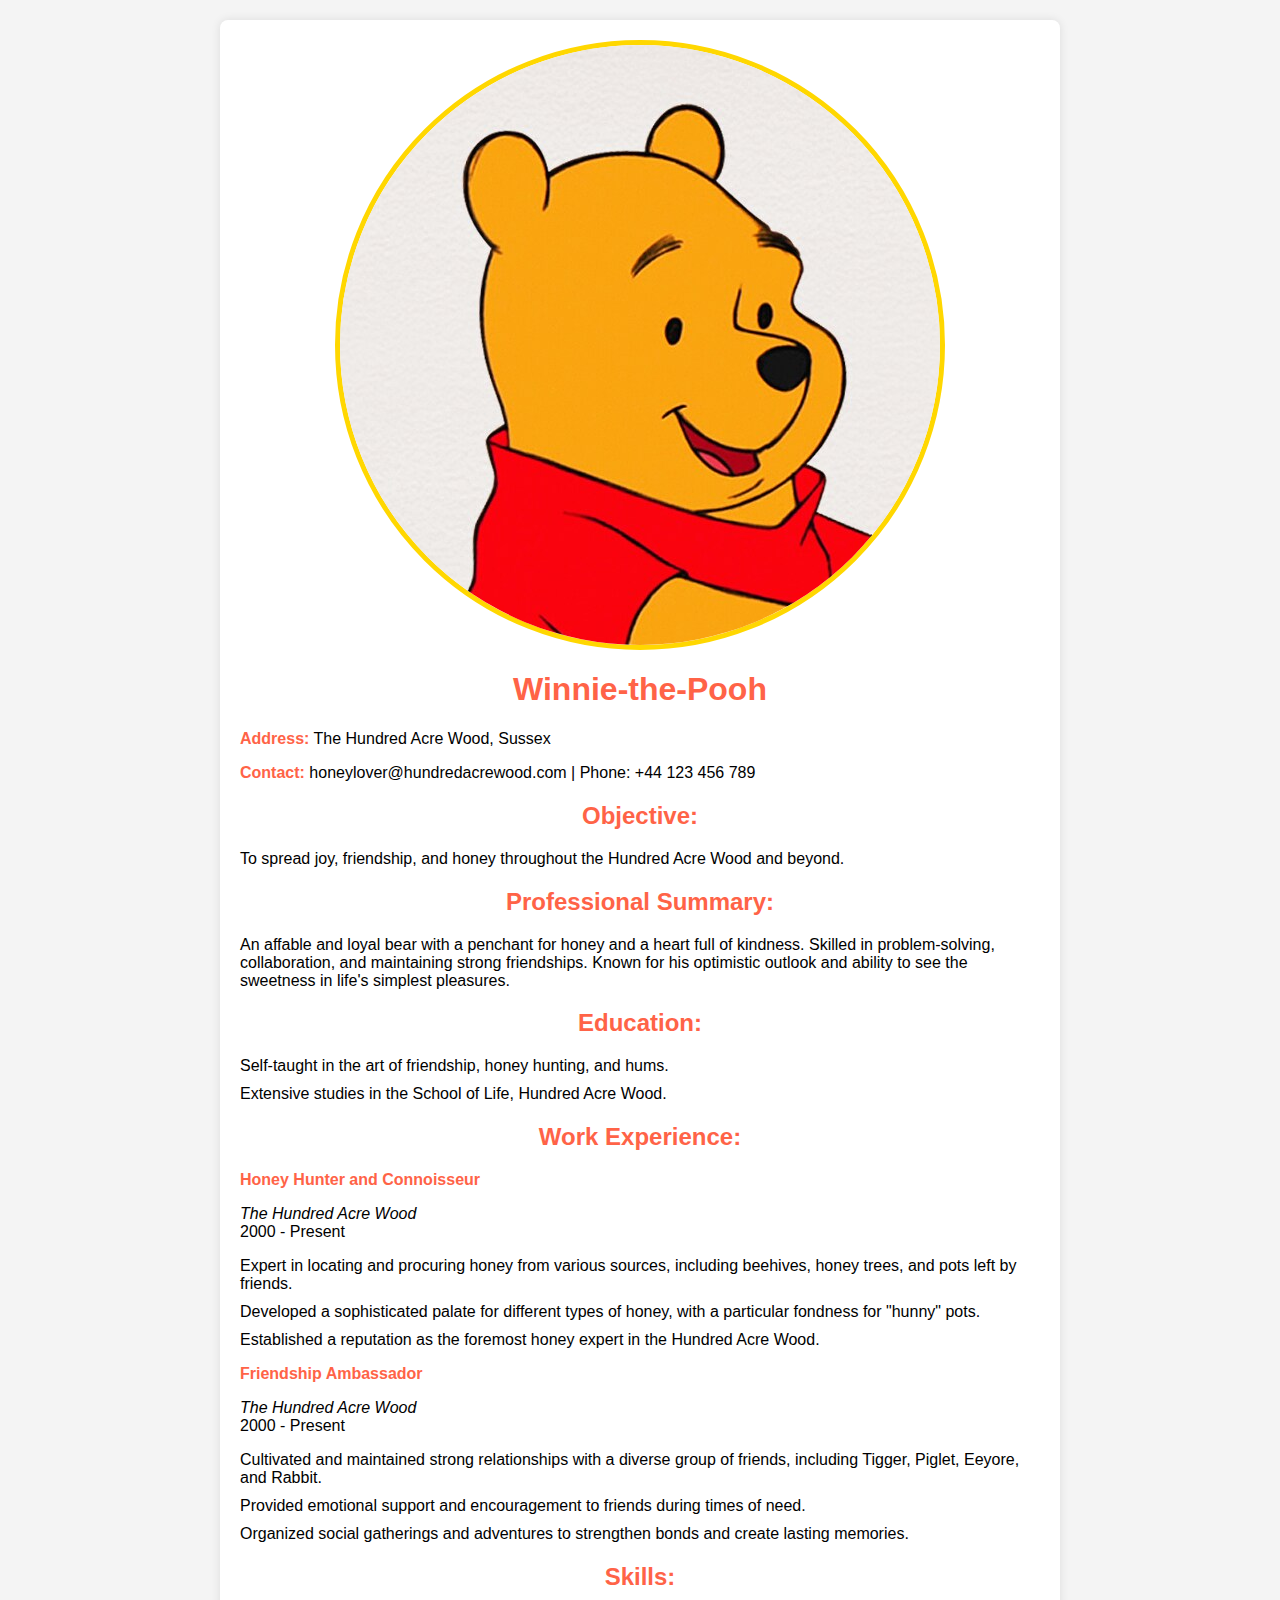
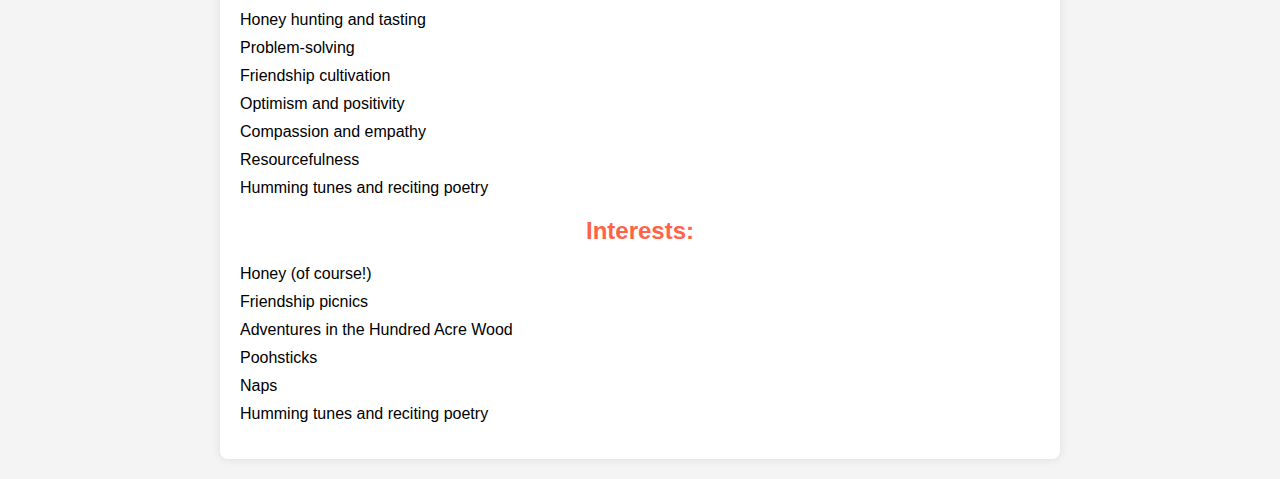
==== Lesson4HM/index.html @ 2cba0a04 "CV added" ====
<!DOCTYPE html>
<html lang="en">
<head>
    <meta charset="UTF-8">
    <meta name="viewport" content="width=device-width, initial-scale=1.0">
    <title>Winnie-the-Pooh's CV</title>
    <style>
        body {
            font-family: Arial, sans-serif;
            margin: 0;
            padding: 0;
            background-color: #f4f4f4;
        }
        .page_wrapper {
            max-width: 800px;
            margin: 20px auto;
            padding: 20px;
            background-color: #fff;
            border-radius: 8px;
            box-shadow: 0 0 10px rgba(0, 0, 0, 0.1);
        }
        img {
            max-width: 100%;
            height: auto;
            display: block;
            margin: 0 auto;
        }
        h1, h2 {
            text-align: center;
        }
        ul {
            list-style-type: none;
            padding: 0;
        }
        li {
            margin-bottom: 10px;
        }
    </style>
</head>
<body>
    <div class="page_wrapper">
        <img src="../Lesson4HM/WinniePooh.jpeg" alt="Winnie-the-Pooh" style="border: 5px solid #FFD700; border-radius: 50%;">
        <h1 style="color: #FF6347;">Winnie-the-Pooh</h1>
        <p><strong style="color: #FF6347;">Address:</strong> The Hundred Acre Wood, Sussex</p>
        <p><strong style="color: #FF6347;">Contact:</strong> honeylover@hundredacrewood.com | Phone: +44 123 456 789</p>
        <h2 style="color: #FF6347;">Objective:</h2>
        <p>To spread joy, friendship, and honey throughout the Hundred Acre Wood and beyond.</p>
        <h2 style="color: #FF6347;">Professional Summary:</h2>
        <p>An affable and loyal bear with a penchant for honey and a heart full of kindness. Skilled in problem-solving, collaboration, and maintaining strong friendships. Known for his optimistic outlook and ability to see the sweetness in life's simplest pleasures.</p>
        <h2 style="color: #FF6347;">Education:</h2>
        <ul>
            <li>Self-taught in the art of friendship, honey hunting, and hums.</li>
            <li>Extensive studies in the School of Life, Hundred Acre Wood.</li>
        </ul>
        <h2 style="color: #FF6347;">Work Experience:</h2>
        <p><strong style="color: #FF6347;">Honey Hunter and Connoisseur</strong></p>
        <p><em>The Hundred Acre Wood</em><br>2000 - Present</p>
        <ul>
            <li>Expert in locating and procuring honey from various sources, including beehives, honey trees, and pots left by friends.</li>
            <li>Developed a sophisticated palate for different types of honey, with a particular fondness for "hunny" pots.</li>
            <li>Established a reputation as the foremost honey expert in the Hundred Acre Wood.</li>
        </ul>
        <p><strong style="color: #FF6347;">Friendship Ambassador</strong></p>
        <p><em>The Hundred Acre Wood</em><br>2000 - Present</p>
        <ul>
            <li>Cultivated and maintained strong relationships with a diverse group of friends, including Tigger, Piglet, Eeyore, and Rabbit.</li>
            <li>Provided emotional support and encouragement to friends during times of need.</li>
            <li>Organized social gatherings and adventures to strengthen bonds and create lasting memories.</li>
        </ul>
        <h2 style="color: #FF6347;">Skills:</h2>
        <ul>
            <li>Honey hunting and tasting</li>
            <li>Problem-solving</li>
            <li>Friendship cultivation</li>
            <li>Optimism and positivity</li>
            <li>Compassion and empathy</li>
            <li>Resourcefulness</li>
            <li>Humming tunes and reciting poetry</li>
        </ul>
        <h2 style="color: #FF6347;">Interests:</h2>
        <ul>
            <li>Honey (of course!)</li>
            <li>Friendship picnics</li>
            <li>Adventures in the Hundred Acre Wood</li>
            <li>Poohsticks</li>
            <li>Naps</li>
            <li>Humming tunes and reciting poetry</li>
        </ul>
    </div>
</body>
</html>
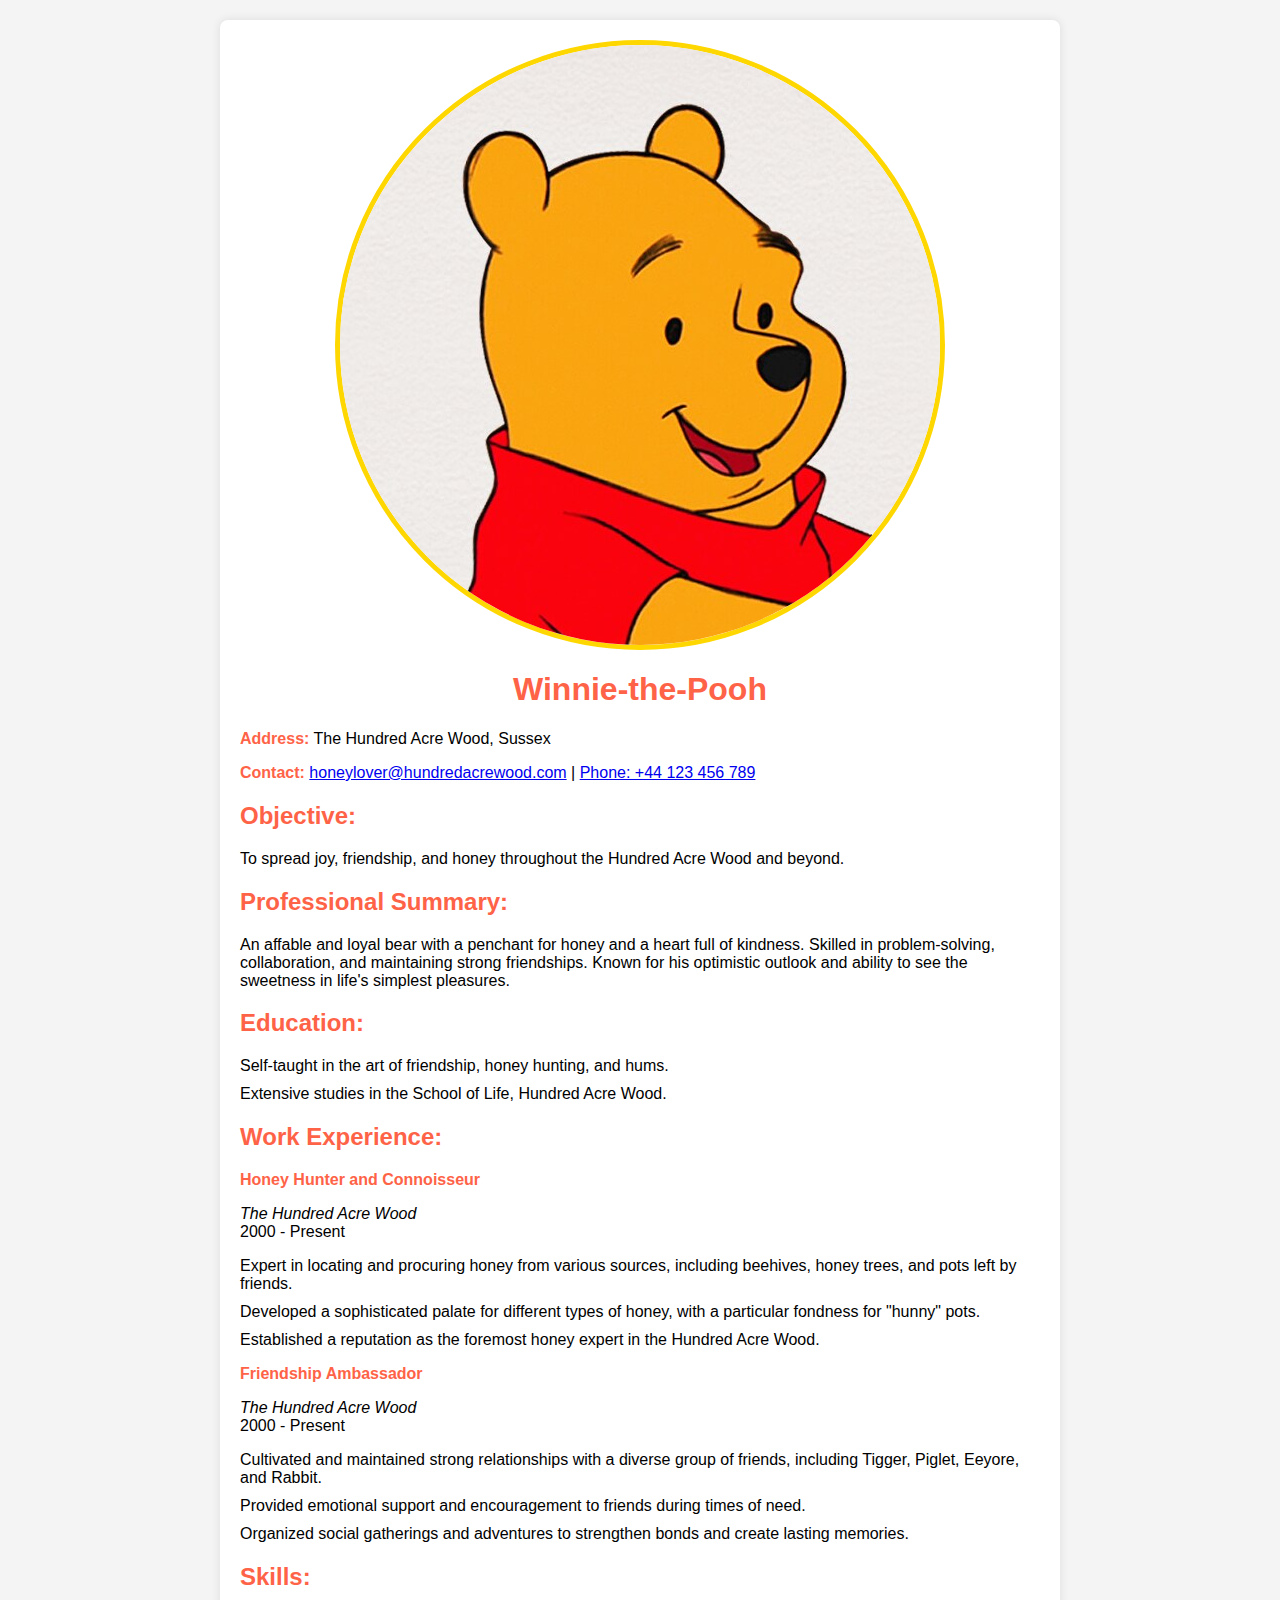
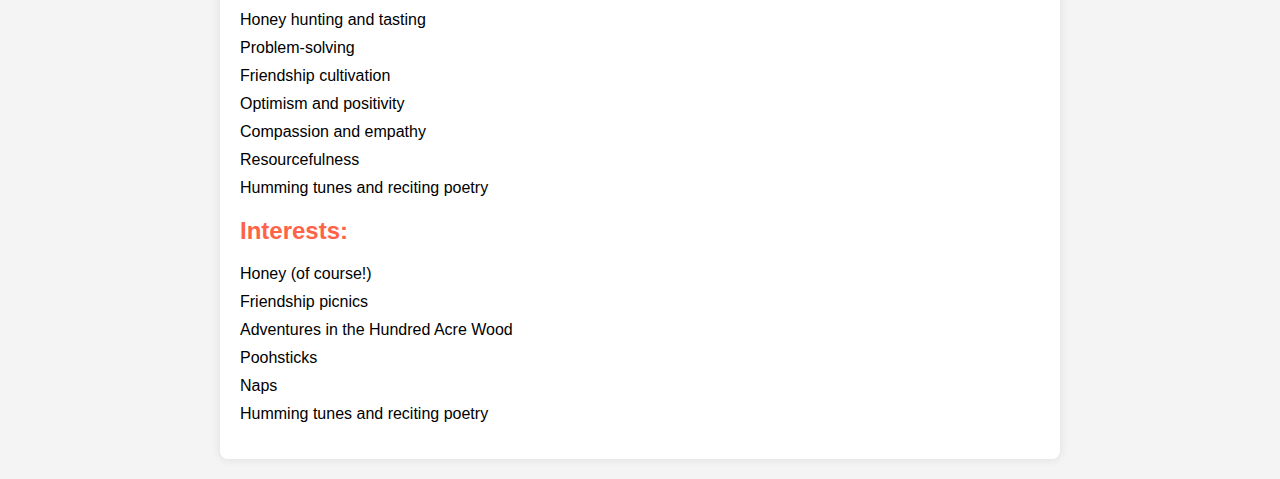
==== commit cd64f91c: "CV updated for CSS" ====
--- a/Lesson4HM/index.html
+++ b/Lesson4HM/index.html
@@ -11,7 +11,7 @@
             padding: 0;
             background-color: #f4f4f4;
         }
-        .page_wrapper {
+        .page-wrapper {
             max-width: 800px;
             margin: 20px auto;
             padding: 20px;
@@ -19,14 +19,28 @@
             border-radius: 8px;
             box-shadow: 0 0 10px rgba(0, 0, 0, 0.1);
         }
-        img {
+        .profile-image {
             max-width: 100%;
             height: auto;
             display: block;
             margin: 0 auto;
+            border: 5px solid #FFD700;
+            border-radius: 50%;
         }
-        h1, h2 {
+        .heading {
             text-align: center;
+            color: #FF6347;
+        }
+        .subheading {
+            color: #FF6347;
+        }
+        .contact-info {
+            font-weight: bold;
+            color: #FF6347;
+        }
+        .contact-info a {
+            color: inherit;
+            text-decoration: none;
         }
         ul {
             list-style-type: none;
@@ -38,54 +52,56 @@
     </style>
 </head>
 <body>
-    <div class="page_wrapper">
-        <img src="../Lesson4HM/WinniePooh.jpeg" alt="Winnie-the-Pooh" style="border: 5px solid #FFD700; border-radius: 50%;">
-        <h1 style="color: #FF6347;">Winnie-the-Pooh</h1>
-        <p><strong style="color: #FF6347;">Address:</strong> The Hundred Acre Wood, Sussex</p>
-        <p><strong style="color: #FF6347;">Contact:</strong> honeylover@hundredacrewood.com | Phone: +44 123 456 789</p>
-        <h2 style="color: #FF6347;">Objective:</h2>
-        <p>To spread joy, friendship, and honey throughout the Hundred Acre Wood and beyond.</p>
-        <h2 style="color: #FF6347;">Professional Summary:</h2>
-        <p>An affable and loyal bear with a penchant for honey and a heart full of kindness. Skilled in problem-solving, collaboration, and maintaining strong friendships. Known for his optimistic outlook and ability to see the sweetness in life's simplest pleasures.</p>
-        <h2 style="color: #FF6347;">Education:</h2>
-        <ul>
-            <li>Self-taught in the art of friendship, honey hunting, and hums.</li>
-            <li>Extensive studies in the School of Life, Hundred Acre Wood.</li>
-        </ul>
-        <h2 style="color: #FF6347;">Work Experience:</h2>
-        <p><strong style="color: #FF6347;">Honey Hunter and Connoisseur</strong></p>
-        <p><em>The Hundred Acre Wood</em><br>2000 - Present</p>
-        <ul>
-            <li>Expert in locating and procuring honey from various sources, including beehives, honey trees, and pots left by friends.</li>
-            <li>Developed a sophisticated palate for different types of honey, with a particular fondness for "hunny" pots.</li>
-            <li>Established a reputation as the foremost honey expert in the Hundred Acre Wood.</li>
-        </ul>
-        <p><strong style="color: #FF6347;">Friendship Ambassador</strong></p>
-        <p><em>The Hundred Acre Wood</em><br>2000 - Present</p>
-        <ul>
-            <li>Cultivated and maintained strong relationships with a diverse group of friends, including Tigger, Piglet, Eeyore, and Rabbit.</li>
-            <li>Provided emotional support and encouragement to friends during times of need.</li>
-            <li>Organized social gatherings and adventures to strengthen bonds and create lasting memories.</li>
-        </ul>
-        <h2 style="color: #FF6347;">Skills:</h2>
-        <ul>
-            <li>Honey hunting and tasting</li>
-            <li>Problem-solving</li>
-            <li>Friendship cultivation</li>
-            <li>Optimism and positivity</li>
-            <li>Compassion and empathy</li>
-            <li>Resourcefulness</li>
-            <li>Humming tunes and reciting poetry</li>
-        </ul>
-        <h2 style="color: #FF6347;">Interests:</h2>
-        <ul>
-            <li>Honey (of course!)</li>
-            <li>Friendship picnics</li>
-            <li>Adventures in the Hundred Acre Wood</li>
-            <li>Poohsticks</li>
-            <li>Naps</li>
-            <li>Humming tunes and reciting poetry</li>
-        </ul>
+    <div class="page-wrapper">
+        <main>
+            <img src="../Lesson4HM/WinniePooh.jpeg" alt="Winnie-the-Pooh" class="profile-image">
+            <h1 class="heading">Winnie-the-Pooh</h1>
+            <p><span class="contact-info">Address:</span> The Hundred Acre Wood, Sussex</p>
+            <p><span class="contact-info">Contact:</span> <a href="mailto:honeylover@hundredacrewood.com">honeylover@hundredacrewood.com</a> | <a href="tel:+44123456789">Phone: +44 123 456 789</a></p>
+            <h2 class="subheading">Objective:</h2>
+            <p>To spread joy, friendship, and honey throughout the Hundred Acre Wood and beyond.</p>
+            <h2 class="subheading">Professional Summary:</h2>
+            <p>An affable and loyal bear with a penchant for honey and a heart full of kindness. Skilled in problem-solving, collaboration, and maintaining strong friendships. Known for his optimistic outlook and ability to see the sweetness in life's simplest pleasures.</p>
+            <h2 class="subheading">Education:</h2>
+            <ul>
+                <li>Self-taught in the art of friendship, honey hunting, and hums.</li>
+                <li>Extensive studies in the School of Life, Hundred Acre Wood.</li>
+            </ul>
+            <h2 class="subheading">Work Experience:</h2>
+            <p><strong class="subheading">Honey Hunter and Connoisseur</strong></p>
+            <p><em>The Hundred Acre Wood</em><br>2000 - Present</p>
+            <ul>
+                <li>Expert in locating and procuring honey from various sources, including beehives, honey trees, and pots left by friends.</li>
+                <li>Developed a sophisticated palate for different types of honey, with a particular fondness for "hunny" pots.</li>
+                <li>Established a reputation as the foremost honey expert in the Hundred Acre Wood.</li>
+            </ul>
+            <p><strong class="subheading">Friendship Ambassador</strong></p>
+            <p><em>The Hundred Acre Wood</em><br>2000 - Present</p>
+            <ul>
+                <li>Cultivated and maintained strong relationships with a diverse group of friends, including Tigger, Piglet, Eeyore, and Rabbit.</li>
+                <li>Provided emotional support and encouragement to friends during times of need.</li>
+                <li>Organized social gatherings and adventures to strengthen bonds and create lasting memories.</li>
+            </ul>
+            <h2 class="subheading">Skills:</h2>
+            <ul>
+                <li>Honey hunting and tasting</li>
+                <li>Problem-solving</li>
+                <li>Friendship cultivation</li>
+                <li>Optimism and positivity</li>
+                <li>Compassion and empathy</li>
+                <li>Resourcefulness</li>
+                <li>Humming tunes and reciting poetry</li>
+            </ul>
+            <h2 class="subheading">Interests:</h2>
+            <ul>
+                <li>Honey (of course!)</li>
+                <li>Friendship picnics</li>
+                <li>Adventures in the Hundred Acre Wood</li>
+                <li>Poohsticks</li>
+                <li>Naps</li>
+                <li>Humming tunes and reciting poetry</li>
+            </ul>
+        </main>
     </div>
 </body>
 </html>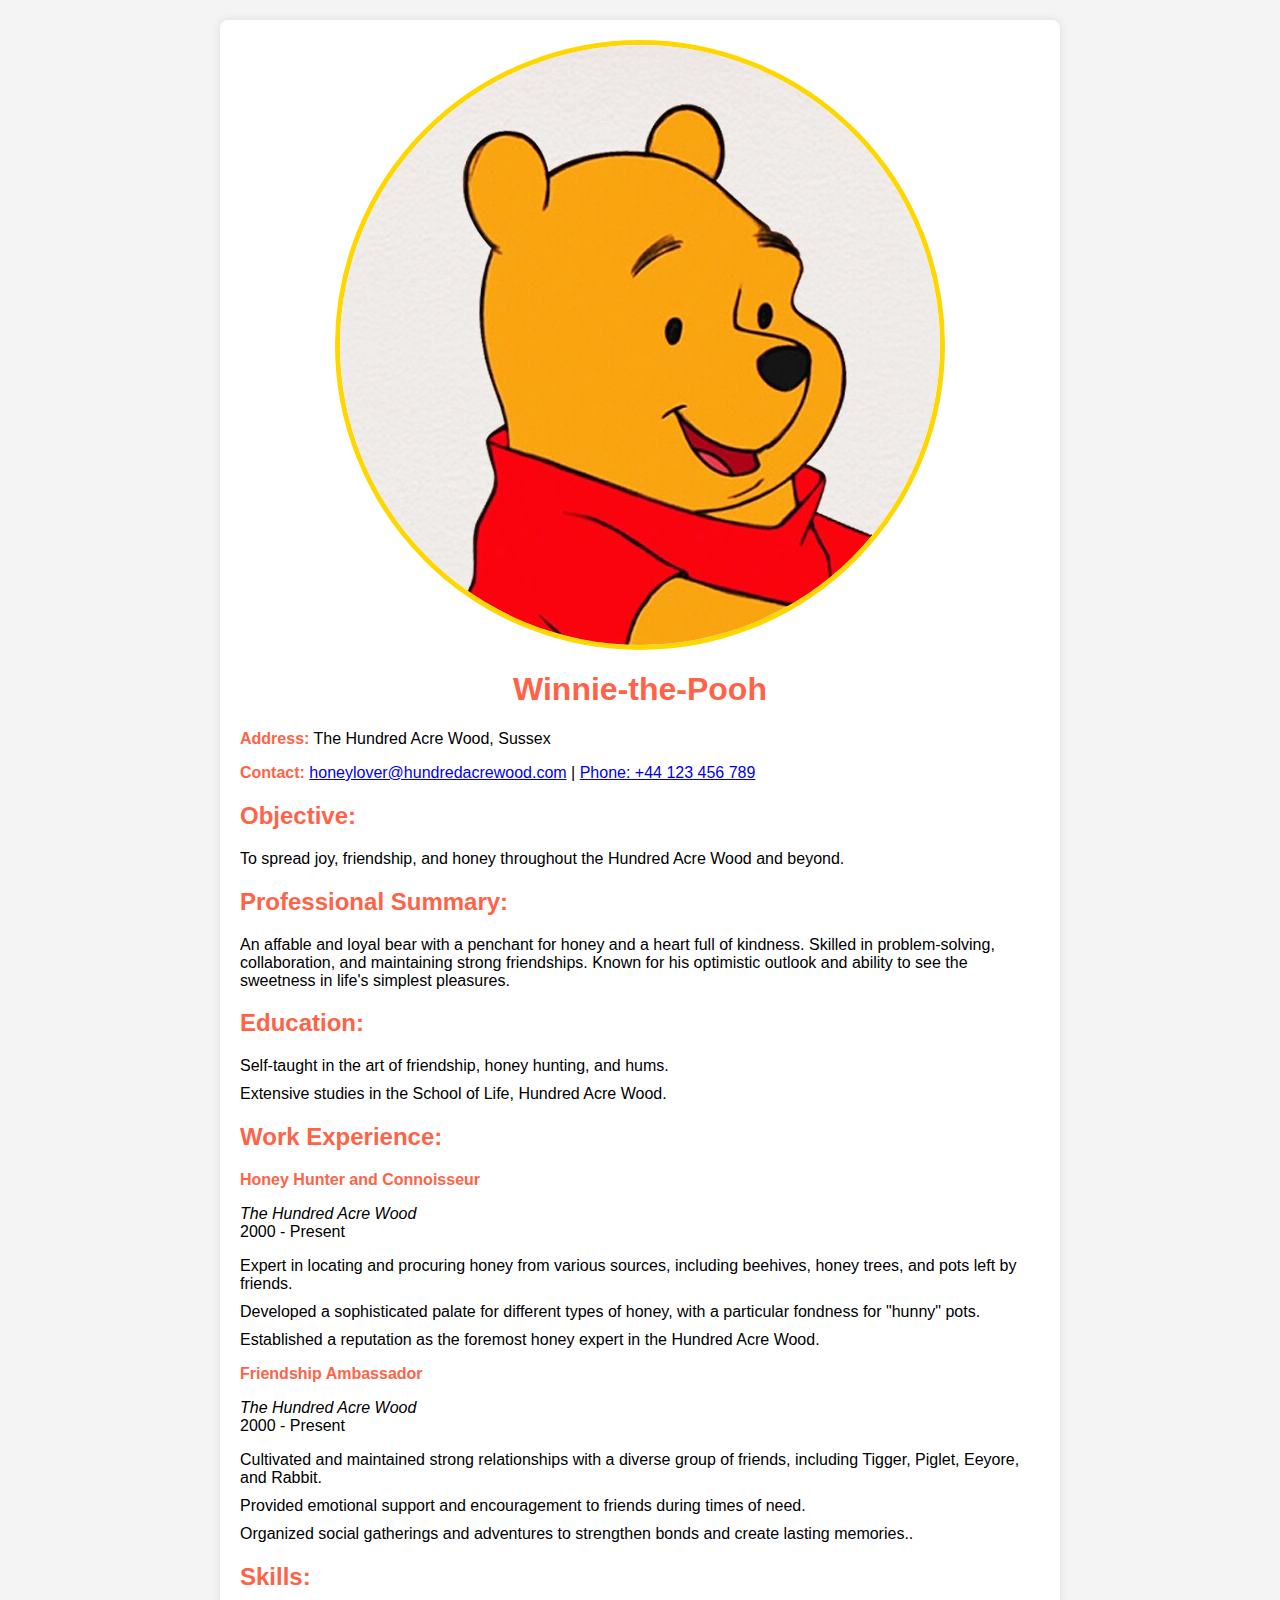
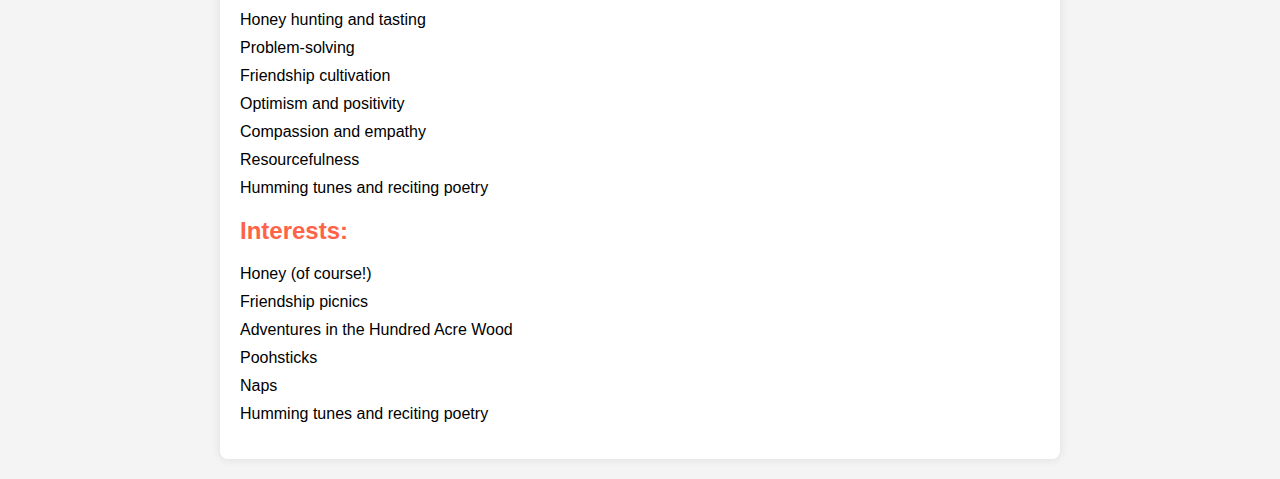
==== commit 92490f7a: "HW CV Pooh" ====
--- a/Lesson4HM/index.html
+++ b/Lesson4HM/index.html
@@ -80,7 +80,7 @@
             <ul>
                 <li>Cultivated and maintained strong relationships with a diverse group of friends, including Tigger, Piglet, Eeyore, and Rabbit.</li>
                 <li>Provided emotional support and encouragement to friends during times of need.</li>
-                <li>Organized social gatherings and adventures to strengthen bonds and create lasting memories.</li>
+                <li>Organized social gatherings and adventures to strengthen bonds and create lasting memories..</li>
             </ul>
             <h2 class="subheading">Skills:</h2>
             <ul>
